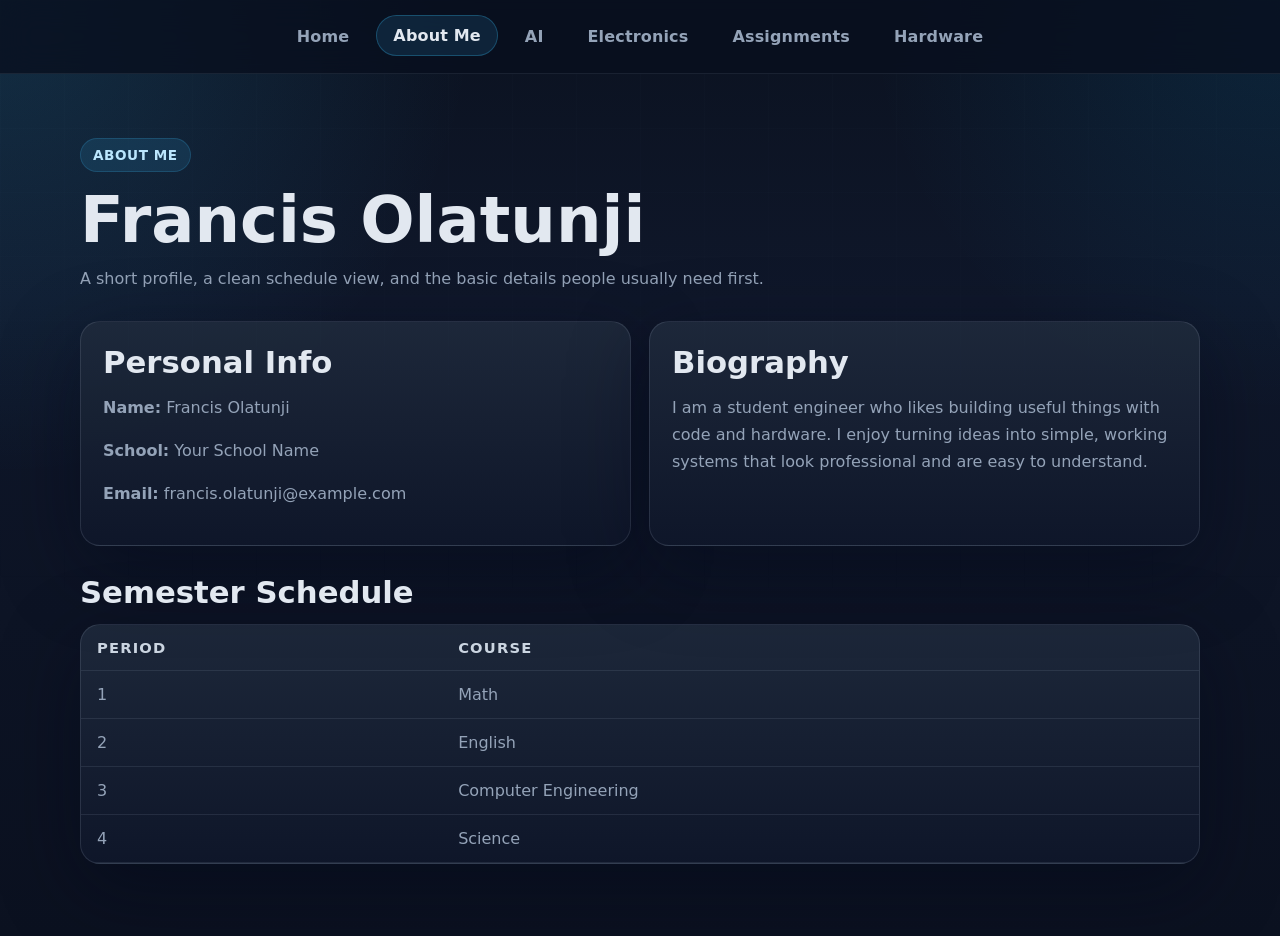
==== about.html @ b0c5e5a4 "new version" ====
<!DOCTYPE html>
<html lang="en">
<head>
		<meta charset="UTF-8">
		<meta name="viewport" content="width=device-width, initial-scale=1.0">
		<title>Francis Olatunji | About Me</title>
		<link rel="stylesheet" href="styles.css">
</head>
<body>
	<nav class="site-nav" aria-label="Primary">
		<a href="home.html">Home</a>
		<a class="active" href="about.html">About Me</a>
		<a href="ai.html">AI</a>
		<a href="electronics.html">Electronics</a>
		<a href="assignments.html">Assignments</a>
		<a href="hardware.html">Hardware</a>
	</nav>

	<main>
		<section class="section">
			<span class="eyebrow">About Me</span>
			<h1>Francis Olatunji</h1>
			<p class="section-lead">A short profile, a clean schedule view, and the basic details people usually need first.</p>
		</section>

		<section class="section">
			<div class="info-grid">
				<article class="info-card">
					<h2>Personal Info</h2>
					<p><strong>Name:</strong> Francis Olatunji</p>
					<p><strong>School:</strong> Your School Name</p>
					<p><strong>Email:</strong> francis.olatunji@example.com</p>
				</article>
				<article class="info-card">
					<h2>Biography</h2>
					<p>I am a student engineer who likes building useful things with code and hardware. I enjoy turning ideas into simple, working systems that look professional and are easy to understand.</p>
				</article>
			</div>
		</section>

		<section class="section">
			<h2>Semester Schedule</h2>
			<div class="table-wrap">
				<table>
					<thead>
						<tr>
							<th>Period</th>
							<th>Course</th>
						</tr>
					</thead>
					<tbody>
						<tr><td>1</td><td>Math</td></tr>
						<tr><td>2</td><td>English</td></tr>
						<tr><td>3</td><td>Computer Engineering</td></tr>
						<tr><td>4</td><td>Science</td></tr>
					</tbody>
				</table>
			</div>
		</section>
	</main>
</body>
</html>
---- styles.css ----
:root {
  color-scheme: dark;
  --bg: #0f172a;
  --bg-alt: #111c34;
  --panel: #1e293b;
  --panel-strong: #24324a;
  --line: rgba(148, 163, 184, 0.18);
  --text: #e2e8f0;
  --muted: #94a3b8;
  --accent: #38bdf8;
  --accent-soft: rgba(56, 189, 248, 0.14);
  --success: #22c55e;
  --warning: #f59e0b;
  --shadow: 0 24px 80px rgba(2, 6, 23, 0.42);
  --radius-xl: 28px;
  --radius-lg: 20px;
  --radius-md: 16px;
}

* {
  box-sizing: border-box;
}

html {
  scroll-behavior: smooth;
}

body {
  margin: 0;
  min-height: 100vh;
  color: var(--text);
  font-family: Inter, ui-sans-serif, system-ui, -apple-system, BlinkMacSystemFont, "Segoe UI", sans-serif;
  background:
    radial-gradient(circle at top left, rgba(56, 189, 248, 0.16), transparent 30%),
    radial-gradient(circle at top right, rgba(14, 165, 233, 0.12), transparent 26%),
    linear-gradient(180deg, #0b1220 0%, var(--bg) 32%, #0b1120 100%);
}

body::before {
  content: "";
  position: fixed;
  inset: 0;
  pointer-events: none;
  background-image: linear-gradient(rgba(148, 163, 184, 0.05) 1px, transparent 1px), linear-gradient(90deg, rgba(148, 163, 184, 0.05) 1px, transparent 1px);
  background-size: 64px 64px;
  mask-image: linear-gradient(180deg, rgba(0, 0, 0, 0.4), transparent 72%);
}

a {
  color: inherit;
}

img {
  max-width: 100%;
  display: block;
}

main {
  width: min(1120px, calc(100% - 32px));
  margin: 0 auto;
  padding: 36px 0 72px;
}

.site-nav {
  position: sticky;
  top: 0;
  z-index: 20;
  display: flex;
  flex-wrap: wrap;
  gap: 10px;
  align-items: center;
  justify-content: center;
  padding: 16px 20px;
  background: rgba(8, 15, 30, 0.78);
  backdrop-filter: blur(16px);
  border-bottom: 1px solid rgba(148, 163, 184, 0.12);
}

.site-nav a {
  text-decoration: none;
  font-weight: 600;
  letter-spacing: 0.01em;
  color: var(--muted);
  padding: 10px 16px;
  border-radius: 999px;
  transition: transform 160ms ease, background-color 160ms ease, color 160ms ease, border-color 160ms ease;
  border: 1px solid transparent;
}

.site-nav a:hover,
.site-nav a:focus-visible,
.site-nav a.active {
  color: var(--text);
  background: rgba(56, 189, 248, 0.12);
  border-color: rgba(56, 189, 248, 0.28);
  transform: translateY(-1px);
  outline: none;
}

.page-hero,
.card,
.status-card,
.dashboard-panel,
.info-card,
.tool-card,
.assignment-card,
.section-card,
.artifact-figure,
.table-wrap,
.control-card,
.log-card {
  background: linear-gradient(180deg, rgba(30, 41, 59, 0.96), rgba(15, 23, 42, 0.96));
  border: 1px solid var(--line);
  box-shadow: var(--shadow);
}

.page-hero {
  display: grid;
  grid-template-columns: minmax(0, 1.35fr) minmax(280px, 0.9fr);
  gap: 28px;
  padding: 32px;
  border-radius: var(--radius-xl);
  position: relative;
  overflow: hidden;
}

.page-hero::after {
  content: "";
  position: absolute;
  inset: auto -5% -55% auto;
  width: 280px;
  height: 280px;
  border-radius: 50%;
  background: radial-gradient(circle, rgba(56, 189, 248, 0.26), transparent 68%);
  filter: blur(8px);
}

.hero-copy,
.hero-visual {
  position: relative;
  z-index: 1;
}

.eyebrow {
  display: inline-flex;
  align-items: center;
  gap: 8px;
  padding: 8px 12px;
  border-radius: 999px;
  background: rgba(56, 189, 248, 0.12);
  color: #bae6fd;
  border: 1px solid rgba(56, 189, 248, 0.18);
  font-size: 0.85rem;
  font-weight: 700;
  letter-spacing: 0.04em;
  text-transform: uppercase;
}

h1,
h2,
h3,
p {
  margin-top: 0;
}

h1 {
  margin: 18px 0 14px;
  font-size: clamp(2.5rem, 5vw, 4.8rem);
  line-height: 0.96;
}

h2 {
  font-size: clamp(1.6rem, 2.4vw, 2.2rem);
  margin-bottom: 14px;
}

.hero-copy p,
.section-lead,
.card p,
.dashboard-panel p,
.info-card p,
.tool-card p,
.assignment-card p,
.section-card p,
.log-card p {
  color: var(--muted);
  line-height: 1.7;
}

.hero-actions {
  display: flex;
  flex-wrap: wrap;
  gap: 12px;
  margin: 24px 0 20px;
}

.button,
.button-secondary {
  display: inline-flex;
  align-items: center;
  justify-content: center;
  gap: 10px;
  min-height: 48px;
  padding: 0 18px;
  border-radius: 999px;
  font-weight: 700;
  text-decoration: none;
  transition: transform 160ms ease, box-shadow 160ms ease, background-color 160ms ease, border-color 160ms ease;
}

.button {
  background: linear-gradient(135deg, #38bdf8, #0ea5e9);
  color: #00111e;
  box-shadow: 0 12px 30px rgba(14, 165, 233, 0.32);
}

.button-secondary {
  background: rgba(255, 255, 255, 0.03);
  border: 1px solid rgba(148, 163, 184, 0.18);
  color: var(--text);
}

.button:hover,
.button-secondary:hover,
.button:focus-visible,
.button-secondary:focus-visible {
  transform: translateY(-1px);
  outline: none;
}

.hero-meta {
  display: grid;
  grid-template-columns: repeat(3, minmax(0, 1fr));
  gap: 12px;
  margin-top: 18px;
}

.meta-chip,
.status-pill,
.tool-chip {
  display: inline-flex;
  align-items: center;
  gap: 8px;
  padding: 10px 12px;
  border-radius: 16px;
  background: rgba(148, 163, 184, 0.08);
  border: 1px solid rgba(148, 163, 184, 0.12);
  color: var(--text);
  font-size: 0.95rem;
}

.hero-visual {
  display: grid;
  gap: 16px;
}

.avatar-card,
.status-card,
.dashboard-panel,
.info-card,
.tool-card,
.assignment-card,
.section-card,
.table-wrap,
.control-card,
.log-card {
  border-radius: var(--radius-lg);
}

.avatar-card {
  padding: 22px;
  display: grid;
  grid-template-columns: 112px 1fr;
  gap: 18px;
  align-items: center;
}

.avatar {
  width: 112px;
  height: 112px;
  border-radius: 28px;
  display: grid;
  place-items: center;
  background: linear-gradient(135deg, rgba(56, 189, 248, 0.34), rgba(14, 165, 233, 0.16));
  border: 1px solid rgba(56, 189, 248, 0.28);
  color: #dff6ff;
  font-size: 2rem;
  font-weight: 800;
  letter-spacing: 0.06em;
}

.avatar-copy strong {
  display: block;
  margin-bottom: 6px;
  font-size: 1.1rem;
}

.status-card {
  padding: 20px;
}

.status-grid {
  display: grid;
  gap: 12px;
  margin-top: 16px;
}

.status-row,
.log-row {
  display: flex;
  align-items: center;
  justify-content: space-between;
  gap: 14px;
  padding: 12px 14px;
  border-radius: 14px;
  background: rgba(148, 163, 184, 0.06);
}

.status-row span:first-child,
.log-row span:first-child {
  color: var(--text);
}

.status-ok {
  color: #86efac;
}

.status-waiting {
  color: #fcd34d;
}

.content-grid,
.tool-grid,
.assignment-grid,
.component-grid,
.info-grid {
  display: grid;
  gap: 18px;
}

.content-grid,
.assignment-grid,
.info-grid {
  grid-template-columns: repeat(2, minmax(0, 1fr));
}

.tool-grid,
.component-grid {
  grid-template-columns: repeat(3, minmax(0, 1fr));
}

.card,
.info-card,
.tool-card,
.assignment-card,
.section-card,
.control-card,
.log-card {
  padding: 22px;
}

.info-card h3,
.tool-card h3,
.assignment-card h3,
.section-card h3,
.control-card h3,
.log-card h3 {
  margin-bottom: 10px;
  font-size: 1.15rem;
}

.table-wrap {
  overflow: auto;
}

table {
  width: 100%;
  border-collapse: collapse;
  min-width: 520px;
}

th,
td {
  padding: 14px 16px;
  text-align: left;
  border-bottom: 1px solid rgba(148, 163, 184, 0.14);
}

th {
  color: #cbd5e1;
  font-size: 0.92rem;
  text-transform: uppercase;
  letter-spacing: 0.08em;
}

td {
  color: var(--muted);
}

.section {
  margin-top: 28px;
}

.section > h2,
.section-lead {
  max-width: 68ch;
}

.section-card,
.artifact-figure {
  min-height: 100%;
}

.section-card ul,
.section-card ol {
  margin: 0;
  padding-left: 18px;
  color: var(--muted);
  line-height: 1.8;
}

.pill-list {
  display: flex;
  flex-wrap: wrap;
  gap: 10px;
}

.artifact-figure {
  min-height: 180px;
  border-radius: 18px;
  display: grid;
  place-items: center;
  text-align: center;
  padding: 18px;
  background:
    radial-gradient(circle at 50% 35%, rgba(56, 189, 248, 0.22), transparent 40%),
    linear-gradient(180deg, rgba(15, 23, 42, 0.2), rgba(15, 23, 42, 0.55));
  border: 1px dashed rgba(56, 189, 248, 0.28);
  color: #cbd5e1;
  font-weight: 700;
}

.artifact-figure small {
  display: block;
  margin-top: 8px;
  color: var(--muted);
  font-weight: 500;
}

.diagram {
  display: grid;
  gap: 14px;
  padding-top: 6px;
}

.diagram-step {
  display: grid;
  grid-template-columns: 1fr auto;
  gap: 10px;
  align-items: center;
  padding: 14px 16px;
  border-radius: 16px;
  background: rgba(148, 163, 184, 0.08);
  border: 1px solid rgba(148, 163, 184, 0.12);
}

.diagram-arrow {
  text-align: center;
  color: var(--accent);
  font-size: 1.3rem;
  line-height: 1;
}

.dashboard {
  display: grid;
  grid-template-columns: minmax(0, 1fr) minmax(280px, 0.55fr);
  gap: 18px;
}

.dashboard-panel,
.control-card,
.log-card {
  padding: 22px;
}

.control-grid {
  display: grid;
  grid-template-columns: repeat(2, minmax(0, 1fr));
  gap: 12px;
  margin-top: 16px;
}

.control-button {
  border: 0;
  border-radius: 16px;
  min-height: 54px;
  background: linear-gradient(135deg, rgba(56, 189, 248, 0.18), rgba(14, 165, 233, 0.08));
  color: var(--text);
  font: inherit;
  font-weight: 700;
  cursor: pointer;
  border: 1px solid rgba(56, 189, 248, 0.18);
  transition: transform 160ms ease, border-color 160ms ease, background-color 160ms ease;
}

.control-button:hover,
.control-button:focus-visible {
  transform: translateY(-1px);
  border-color: rgba(56, 189, 248, 0.32);
  outline: none;
}

.event-log {
  display: grid;
  gap: 10px;
  margin-top: 14px;
}

.event-log .log-row {
  background: rgba(255, 255, 255, 0.03);
}

.page-footer {
  width: min(1120px, calc(100% - 32px));
  margin: 0 auto 36px;
  padding-top: 16px;
  border-top: 1px solid rgba(148, 163, 184, 0.12);
  color: var(--muted);
}

.fake-hardware {
  display: grid;
  gap: 16px;
}

.fake-dashboard-card {
  padding: 22px;
  border-radius: var(--radius-lg);
  background: linear-gradient(180deg, rgba(30, 41, 59, 0.96), rgba(15, 23, 42, 0.96));
  border: 1px solid var(--line);
}

.fake-dashboard-title {
  display: flex;
  align-items: center;
  justify-content: space-between;
  gap: 12px;
  margin-bottom: 16px;
}

.pulse {
  width: 10px;
  height: 10px;
  border-radius: 50%;
  background: var(--success);
  box-shadow: 0 0 0 0 rgba(34, 197, 94, 0.55);
  animation: pulse 2s infinite;
}

@keyframes pulse {
  0% {
    box-shadow: 0 0 0 0 rgba(34, 197, 94, 0.55);
  }

  70% {
    box-shadow: 0 0 0 14px rgba(34, 197, 94, 0);
  }

  100% {
    box-shadow: 0 0 0 0 rgba(34, 197, 94, 0);
  }
}

@media (max-width: 920px) {
  .page-hero,
  .dashboard,
  .content-grid,
  .assignment-grid,
  .info-grid,
  .tool-grid,
  .component-grid {
    grid-template-columns: 1fr;
  }

  .hero-meta,
  .control-grid {
    grid-template-columns: 1fr;
  }
}

@media (max-width: 640px) {
  main {
    width: min(100% - 20px, 1120px);
    padding-top: 22px;
  }

  .site-nav {
    justify-content: flex-start;
    overflow-x: auto;
    padding-inline: 14px;
    border: #000;
    stroke-width: 1rem;
  }

  .page-hero,
  .card,
  .status-card,
  .dashboard-panel,
  .info-card,
  .tool-card,
  .assignment-card,
  .section-card,
  .table-wrap,
  .control-card,
  .log-card,
  .avatar-card,
  .fake-dashboard-card {
    padding: 18px;
  }

  .avatar-card {
    grid-template-columns: 1fr;
    justify-items: start;
  }

  h1 {
    line-height: 1.02;
  }

  table {
    min-width: 440px;
  }
}
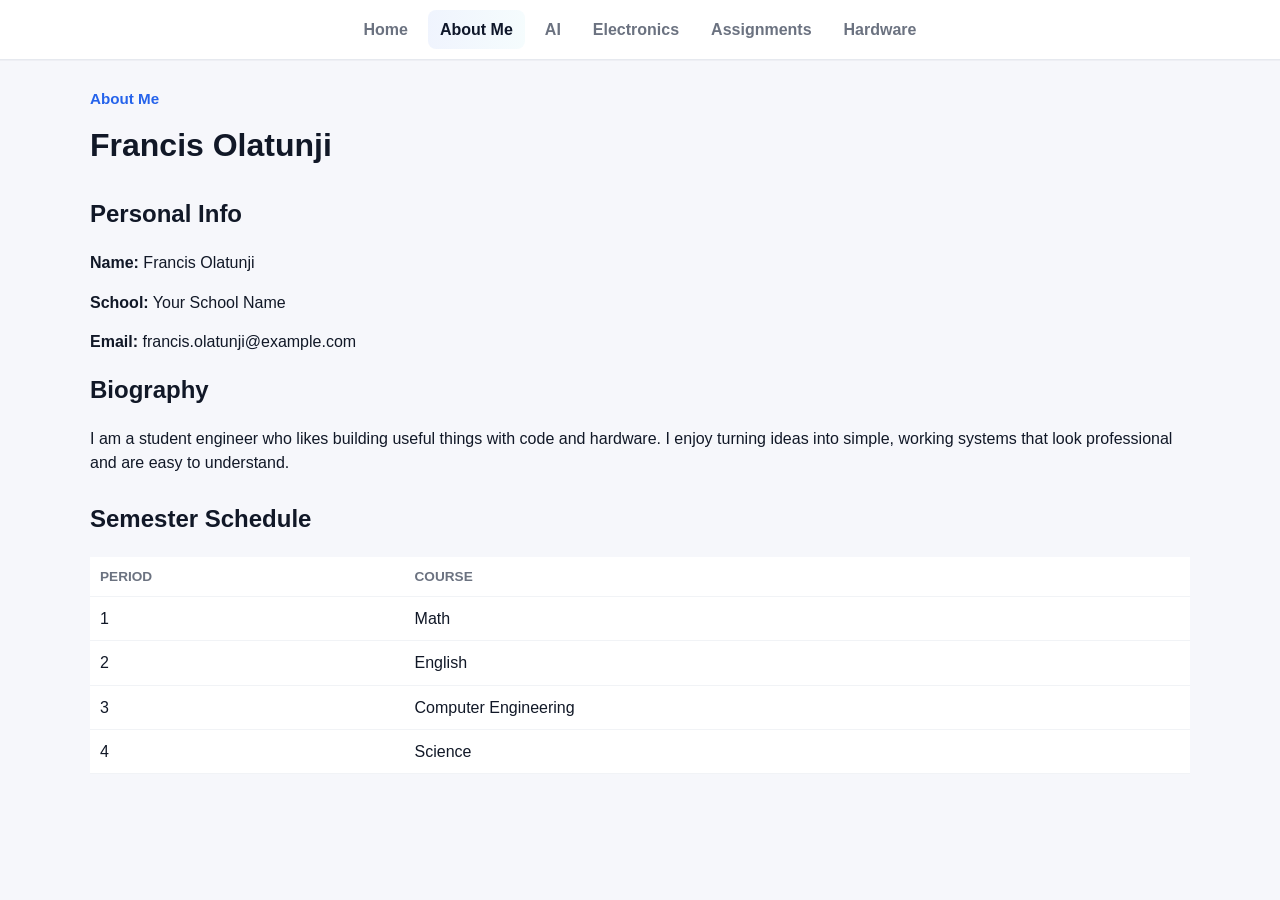
==== commit 595c00dc: "Simplify homepage hero and about copy" ====
--- a/about.html
+++ b/about.html
@@ -20,7 +20,6 @@
 		<section class="section">
 			<span class="eyebrow">About Me</span>
 			<h1>Francis Olatunji</h1>
-			<p class="section-lead">A short profile, a clean schedule view, and the basic details people usually need first.</p>
 		</section>
 
 		<section class="section">
--- a/styles.css
+++ b/styles.css
@@ -1,401 +1,94 @@
+/* Minimal/basic stylesheet */
+
+* { box-sizing: border-box; }
+
+html, body { margin: 0; padding: 0; font-family: Arial, Helvetica, sans-serif; }
+
+body { background: #f6f7fb; color: #111827; line-height: 1.45; }
+
 :root {
-  color-scheme: dark;
-  --bg: #0f172a;
-  --bg-alt: #111c34;
-  --panel: #1e293b;
-  --panel-strong: #24324a;
-  --line: rgba(148, 163, 184, 0.18);
-  --text: #e2e8f0;
-  --muted: #94a3b8;
-  --accent: #38bdf8;
-  --accent-soft: rgba(56, 189, 248, 0.14);
-  --success: #22c55e;
-  --warning: #f59e0b;
-  --shadow: 0 24px 80px rgba(2, 6, 23, 0.42);
-  --radius-xl: 28px;
-  --radius-lg: 20px;
-  --radius-md: 16px;
-}
-
-* {
-  box-sizing: border-box;
-}
-
-html {
-  scroll-behavior: smooth;
-}
-
-body {
-  margin: 0;
-  min-height: 100vh;
-  color: var(--text);
-  font-family: Inter, ui-sans-serif, system-ui, -apple-system, BlinkMacSystemFont, "Segoe UI", sans-serif;
-  background:
-    radial-gradient(circle at top left, rgba(56, 189, 248, 0.16), transparent 30%),
-    radial-gradient(circle at top right, rgba(14, 165, 233, 0.12), transparent 26%),
-    linear-gradient(180deg, #0b1220 0%, var(--bg) 32%, #0b1120 100%);
-}
-
-body::before {
-  content: "";
-  position: fixed;
-  inset: 0;
-  pointer-events: none;
-  background-image: linear-gradient(rgba(148, 163, 184, 0.05) 1px, transparent 1px), linear-gradient(90deg, rgba(148, 163, 184, 0.05) 1px, transparent 1px);
-  background-size: 64px 64px;
-  mask-image: linear-gradient(180deg, rgba(0, 0, 0, 0.4), transparent 72%);
-}
-
-a {
-  color: inherit;
-}
-
-img {
-  max-width: 100%;
-  display: block;
-}
-
-main {
-  width: min(1120px, calc(100% - 32px));
-  margin: 0 auto;
-  padding: 36px 0 72px;
-}
-
-.site-nav {
-  position: sticky;
-  top: 0;
-  z-index: 20;
-  display: flex;
-  flex-wrap: wrap;
-  gap: 10px;
-  align-items: center;
-  justify-content: center;
-  padding: 16px 20px;
-  background: rgba(8, 15, 30, 0.78);
-  backdrop-filter: blur(16px);
-  border-bottom: 1px solid rgba(148, 163, 184, 0.12);
-}
-
-.site-nav a {
-  text-decoration: none;
-  font-weight: 600;
-  letter-spacing: 0.01em;
-  color: var(--muted);
-  padding: 10px 16px;
-  border-radius: 999px;
-  transition: transform 160ms ease, background-color 160ms ease, color 160ms ease, border-color 160ms ease;
-  border: 1px solid transparent;
-}
-
-.site-nav a:hover,
-.site-nav a:focus-visible,
-.site-nav a.active {
-  color: var(--text);
-  background: rgba(56, 189, 248, 0.12);
-  border-color: rgba(56, 189, 248, 0.28);
-  transform: translateY(-1px);
-  outline: none;
-}
-
-.page-hero,
-.card,
-.status-card,
-.dashboard-panel,
-.info-card,
-.tool-card,
-.assignment-card,
-.section-card,
-.artifact-figure,
-.table-wrap,
-.control-card,
-.log-card {
-  background: linear-gradient(180deg, rgba(30, 41, 59, 0.96), rgba(15, 23, 42, 0.96));
-  border: 1px solid var(--line);
-  box-shadow: var(--shadow);
-}
-
-.page-hero {
-  display: grid;
-  grid-template-columns: minmax(0, 1.35fr) minmax(280px, 0.9fr);
-  gap: 28px;
-  padding: 32px;
-  border-radius: var(--radius-xl);
-  position: relative;
-  overflow: hidden;
-}
-
-.page-hero::after {
-  content: "";
-  position: absolute;
-  inset: auto -5% -55% auto;
-  width: 280px;
-  height: 280px;
-  border-radius: 50%;
-  background: radial-gradient(circle, rgba(56, 189, 248, 0.26), transparent 68%);
-  filter: blur(8px);
-}
-
-.hero-copy,
-.hero-visual {
-  position: relative;
-  z-index: 1;
-}
-
-.eyebrow {
-  display: inline-flex;
-  align-items: center;
-  gap: 8px;
-  padding: 8px 12px;
-  border-radius: 999px;
-  background: rgba(56, 189, 248, 0.12);
-  color: #bae6fd;
-  border: 1px solid rgba(56, 189, 248, 0.18);
-  font-size: 0.85rem;
-  font-weight: 700;
-  letter-spacing: 0.04em;
-  text-transform: uppercase;
-}
-
-h1,
-h2,
-h3,
-p {
-  margin-top: 0;
-}
-
-h1 {
-  margin: 18px 0 14px;
-  font-size: clamp(2.5rem, 5vw, 4.8rem);
-  line-height: 0.96;
-}
-
-h2 {
-  font-size: clamp(1.6rem, 2.4vw, 2.2rem);
-  margin-bottom: 14px;
-}
-
-.hero-copy p,
-.section-lead,
-.card p,
-.dashboard-panel p,
-.info-card p,
-.tool-card p,
-.assignment-card p,
-.section-card p,
-.log-card p {
-  color: var(--muted);
-  line-height: 1.7;
-}
-
-.hero-actions {
-  display: flex;
-  flex-wrap: wrap;
-  gap: 12px;
-  margin: 24px 0 20px;
-}
-
-.button,
-.button-secondary {
-  display: inline-flex;
-  align-items: center;
-  justify-content: center;
-  gap: 10px;
-  min-height: 48px;
-  padding: 0 18px;
-  border-radius: 999px;
-  font-weight: 700;
-  text-decoration: none;
-  transition: transform 160ms ease, box-shadow 160ms ease, background-color 160ms ease, border-color 160ms ease;
-}
-
-.button {
-  background: linear-gradient(135deg, #38bdf8, #0ea5e9);
-  color: #00111e;
-  box-shadow: 0 12px 30px rgba(14, 165, 233, 0.32);
-}
-
-.button-secondary {
-  background: rgba(255, 255, 255, 0.03);
-  border: 1px solid rgba(148, 163, 184, 0.18);
-  color: var(--text);
-}
-
-.button:hover,
-.button-secondary:hover,
-.button:focus-visible,
-.button-secondary:focus-visible {
-  transform: translateY(-1px);
-  outline: none;
-}
-
-.hero-meta {
-  display: grid;
-  grid-template-columns: repeat(3, minmax(0, 1fr));
-  gap: 12px;
-  margin-top: 18px;
-}
-
-.meta-chip,
-.status-pill,
-.tool-chip {
-  display: inline-flex;
-  align-items: center;
-  gap: 8px;
-  padding: 10px 12px;
-  border-radius: 16px;
-  background: rgba(148, 163, 184, 0.08);
-  border: 1px solid rgba(148, 163, 184, 0.12);
-  color: var(--text);
-  font-size: 0.95rem;
-}
-
-.hero-visual {
-  display: grid;
-  gap: 16px;
-}
-
-.avatar-card,
-.status-card,
-.dashboard-panel,
-.info-card,
-.tool-card,
-.assignment-card,
-.section-card,
-.table-wrap,
-.control-card,
-.log-card {
-  border-radius: var(--radius-lg);
-}
-
-.avatar-card {
-  padding: 22px;
-  display: grid;
-  grid-template-columns: 112px 1fr;
-  gap: 18px;
-  align-items: center;
-}
-
-.avatar {
-  width: 112px;
-  height: 112px;
-  border-radius: 28px;
-  display: grid;
-  place-items: center;
-  background: linear-gradient(135deg, rgba(56, 189, 248, 0.34), rgba(14, 165, 233, 0.16));
-  border: 1px solid rgba(56, 189, 248, 0.28);
-  color: #dff6ff;
-  font-size: 2rem;
-  font-weight: 800;
-  letter-spacing: 0.06em;
-}
-
-.avatar-copy strong {
-  display: block;
-  margin-bottom: 6px;
-  font-size: 1.1rem;
-}
-
-.status-card {
-  padding: 20px;
-}
-
-.status-grid {
+  --bg: #f6f7fb;
+  --panel: #ffffff;
+  --muted: #6b7280;
+  --accent: #2563eb;
+  --accent-2: #06b6d4;
+  --radius: 10px;
+  --gap: 16px;
+}
+
+html { scroll-behavior: smooth; }
+
+main { width: 92%; max-width: 1100px; margin: 28px auto; padding-bottom: 28px; }
+
+header, nav, main, footer, section { display: block; }
+
+/* Navigation */
+.site-nav { display: flex; gap: 8px; align-items: center; justify-content: center; padding: 10px; background: var(--panel); border-bottom: 1px solid #e6e9ef; box-shadow: 0 1px 0 rgba(16,24,40,0.03); }
+.site-nav a { color: var(--muted); text-decoration: none; padding: 8px 12px; border-radius: 8px; font-weight: 600; }
+.site-nav a.active { color: #0f172a; background: linear-gradient(90deg, rgba(37,99,235,0.07), rgba(6,182,212,0.04)); }
+.site-nav a:hover { color: var(--accent); }
+
+/* Hero */
+.page-hero { display: grid; gap: var(--gap); grid-template-columns: 1fr; background: var(--panel); padding: 20px; border-radius: var(--radius); box-shadow: 0 6px 18px rgba(15,23,42,0.06); }
+@media (min-width:900px) { .page-hero { grid-template-columns: 1fr 360px; align-items: start; } }
+
+.eyebrow { display:block; color: var(--accent); font-weight:700; font-size:0.95rem; margin-bottom:8px; }
+h1 { font-size: 2rem; margin: 12px 0 6px; }
+.section-lead { color: var(--muted); margin: 0 0 12px; }
+
+.hero-actions { display:flex; gap:12px; flex-wrap:wrap; margin-top:10px; }
+.button { background: var(--accent); color: #fff; padding:10px 14px; border-radius:8px; border:none; display:inline-block; text-decoration:none; font-weight:700; }
+.button-secondary { background: transparent; border: 1px solid #e6e9ef; padding:10px 14px; border-radius:8px; color: var(--muted); text-decoration:none; }
+
+/* Hero visual / avatar */
+.avatar-card img { width: 128px; height: 128px; object-fit: cover; border-radius: 12px; display:block; }
+.avatar-card { display:flex; align-items:center; gap:12px; }
+
+/* Status card */
+.status-card { background: var(--panel); padding: 14px; border-radius: 10px; box-shadow: 0 4px 10px rgba(15,23,42,0.04); }
+.status-row { display:flex; justify-content:space-between; padding:8px 0; border-bottom:1px solid #f1f3f6; }
+.status-row:last-child { border-bottom: none; }
+.status-ok { color: #16a34a; font-weight:700; }
+.status-waiting { color: #d97706; font-weight:700; }
+
+/* Cards & grid */
+.content-grid { display:grid; gap: var(--gap); grid-template-columns: 1fr; margin-top: var(--gap); }
+@media (min-width:800px) { .content-grid { grid-template-columns: repeat(2, 1fr); } }
+.card { background: var(--panel); padding:16px; border-radius: 10px; box-shadow: 0 6px 12px rgba(15,23,42,0.03); }
+.card h3 { margin-top:0; margin-bottom:8px; }
+
+.schedule-list {
   display: grid;
   gap: 12px;
   margin-top: 16px;
 }
 
-.status-row,
-.log-row {
-  display: flex;
-  align-items: center;
-  justify-content: space-between;
-  gap: 14px;
-  padding: 12px 14px;
-  border-radius: 14px;
-  background: rgba(148, 163, 184, 0.06);
-}
-
-.status-row span:first-child,
-.log-row span:first-child {
-  color: var(--text);
-}
-
-.status-ok {
-  color: #86efac;
-}
-
-.status-waiting {
-  color: #fcd34d;
-}
-
-.content-grid,
-.tool-grid,
-.assignment-grid,
-.component-grid,
-.info-grid {
-  display: grid;
-  gap: 18px;
-}
-
-.content-grid,
-.assignment-grid,
-.info-grid {
-  grid-template-columns: repeat(2, minmax(0, 1fr));
-}
-
-.tool-grid,
-.component-grid {
-  grid-template-columns: repeat(3, minmax(0, 1fr));
-}
-
-.card,
-.info-card,
-.tool-card,
-.assignment-card,
-.section-card,
-.control-card,
-.log-card {
-  padding: 22px;
-}
-
-.info-card h3,
-.tool-card h3,
-.assignment-card h3,
-.section-card h3,
-.control-card h3,
-.log-card h3 {
-  margin-bottom: 10px;
-  font-size: 1.15rem;
-}
-
-.table-wrap {
-  overflow: auto;
-}
-
-table {
-  width: 100%;
-  border-collapse: collapse;
-  min-width: 520px;
-}
-
-th,
-td {
-  padding: 14px 16px;
-  text-align: left;
-  border-bottom: 1px solid rgba(148, 163, 184, 0.14);
-}
-
-th {
-  color: #cbd5e1;
-  font-size: 0.92rem;
-  text-transform: uppercase;
-  letter-spacing: 0.08em;
-}
-
-td {
-  color: var(--muted);
-}
+.schedule-slot {
+  background: var(--panel);
+  border-radius: 10px;
+  box-shadow: 0 6px 12px rgba(15,23,42,0.03);
+  display: grid;
+  gap: 3px;
+  padding: 16px;
+}
+
+.schedule-slot strong {
+  color: var(--accent);
+}
+
+/* meta chips */
+.meta-chip { display:inline-block; padding:6px 10px; background:#f1f5f9; color:var(--muted); border-radius:999px; font-weight:600; }
+
+/* tables */
+table { width:100%; border-collapse: collapse; background: #fff; }
+th, td { padding:10px; border-bottom:1px solid #f1f3f6; text-align:left; }
+th { color: var(--muted); font-size:0.85rem; text-transform:uppercase; }
+
+/* utilities */
+.center { text-align:center; }
+.muted { color: var(--muted); }
+
+
 
 .section {
   margin-top: 28px;
@@ -494,7 +187,7 @@
   border: 0;
   border-radius: 16px;
   min-height: 54px;
-  background: linear-gradient(135deg, rgba(56, 189, 248, 0.18), rgba(14, 165, 233, 0.08));
+  background: #e0f2fe;
   color: var(--text);
   font: inherit;
   font-weight: 700;
@@ -598,8 +291,6 @@
     justify-content: flex-start;
     overflow-x: auto;
     padding-inline: 14px;
-    border: #000;
-    stroke-width: 1rem;
   }
 
   .page-hero,
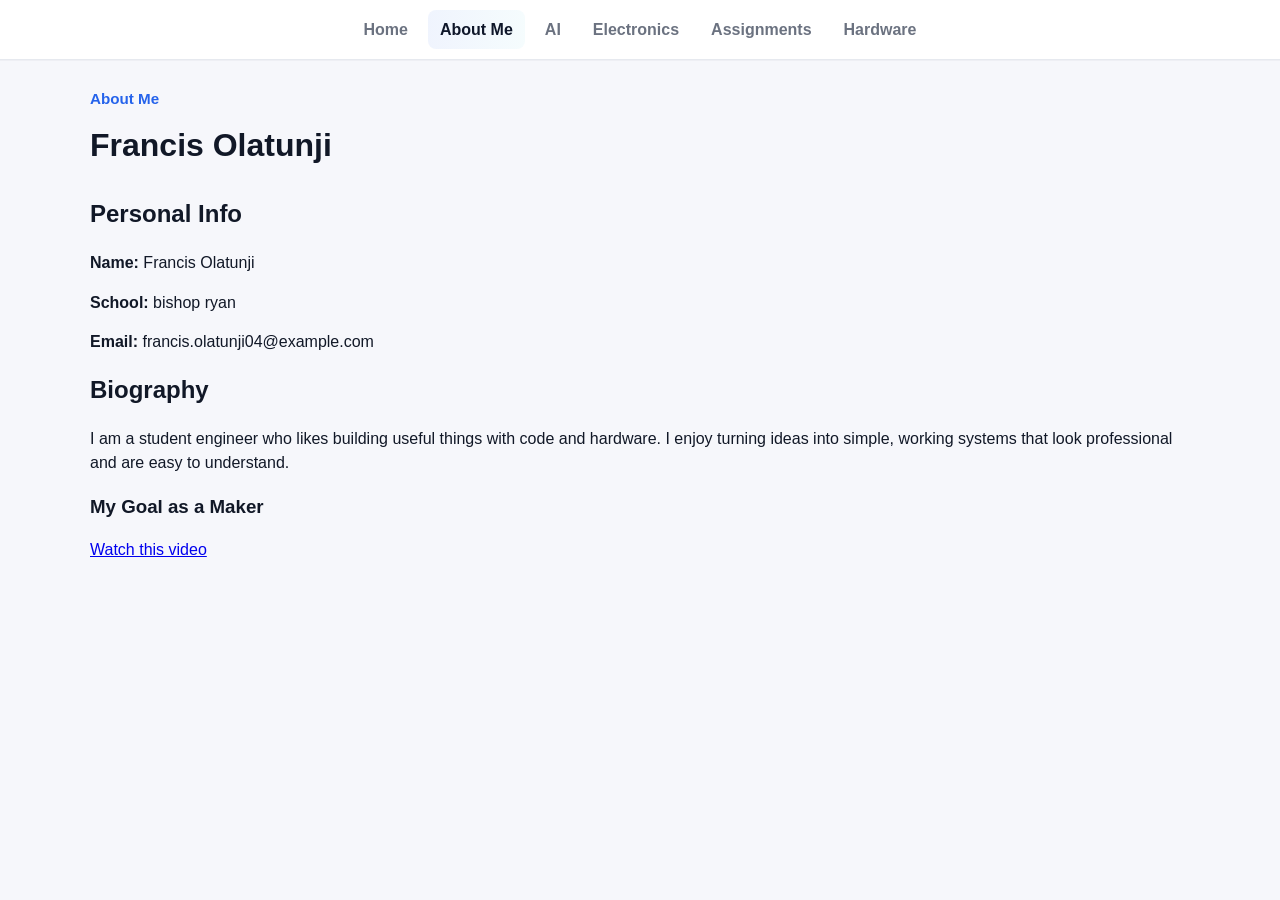
==== commit 72a9268a: "Streamline portfolio content and update personal details" ====
--- a/about.html
+++ b/about.html
@@ -27,33 +27,15 @@
 				<article class="info-card">
 					<h2>Personal Info</h2>
 					<p><strong>Name:</strong> Francis Olatunji</p>
-					<p><strong>School:</strong> Your School Name</p>
-					<p><strong>Email:</strong> francis.olatunji@example.com</p>
+					<p><strong>School:</strong> bishop ryan</p>
+					<p><strong>Email:</strong> francis.olatunji04@example.com</p>
 				</article>
 				<article class="info-card">
 					<h2>Biography</h2>
 					<p>I am a student engineer who likes building useful things with code and hardware. I enjoy turning ideas into simple, working systems that look professional and are easy to understand.</p>
+					<h3>My Goal as a Maker</h3>
+					<p><a href="https://www.youtube.com/watch?v=QF2l-0Vb2VM" target="_blank" rel="noreferrer">Watch this video</a></p>
 				</article>
-			</div>
-		</section>
-
-		<section class="section">
-			<h2>Semester Schedule</h2>
-			<div class="table-wrap">
-				<table>
-					<thead>
-						<tr>
-							<th>Period</th>
-							<th>Course</th>
-						</tr>
-					</thead>
-					<tbody>
-						<tr><td>1</td><td>Math</td></tr>
-						<tr><td>2</td><td>English</td></tr>
-						<tr><td>3</td><td>Computer Engineering</td></tr>
-						<tr><td>4</td><td>Science</td></tr>
-					</tbody>
-				</table>
 			</div>
 		</section>
 	</main>
--- a/styles.css
+++ b/styles.css
@@ -57,25 +57,6 @@
 .card { background: var(--panel); padding:16px; border-radius: 10px; box-shadow: 0 6px 12px rgba(15,23,42,0.03); }
 .card h3 { margin-top:0; margin-bottom:8px; }
 
-.schedule-list {
-  display: grid;
-  gap: 12px;
-  margin-top: 16px;
-}
-
-.schedule-slot {
-  background: var(--panel);
-  border-radius: 10px;
-  box-shadow: 0 6px 12px rgba(15,23,42,0.03);
-  display: grid;
-  gap: 3px;
-  padding: 16px;
-}
-
-.schedule-slot strong {
-  color: var(--accent);
-}
-
 /* meta chips */
 .meta-chip { display:inline-block; padding:6px 10px; background:#f1f5f9; color:var(--muted); border-radius:999px; font-weight:600; }
 
@@ -99,8 +80,7 @@
   max-width: 68ch;
 }
 
-.section-card,
-.artifact-figure {
+.section-card {
   min-height: 100%;
 }
 
@@ -116,28 +96,6 @@
   display: flex;
   flex-wrap: wrap;
   gap: 10px;
-}
-
-.artifact-figure {
-  min-height: 180px;
-  border-radius: 18px;
-  display: grid;
-  place-items: center;
-  text-align: center;
-  padding: 18px;
-  background:
-    radial-gradient(circle at 50% 35%, rgba(56, 189, 248, 0.22), transparent 40%),
-    linear-gradient(180deg, rgba(15, 23, 42, 0.2), rgba(15, 23, 42, 0.55));
-  border: 1px dashed rgba(56, 189, 248, 0.28);
-  color: #cbd5e1;
-  font-weight: 700;
-}
-
-.artifact-figure small {
-  display: block;
-  margin-top: 8px;
-  color: var(--muted);
-  font-weight: 500;
 }
 
 .diagram {
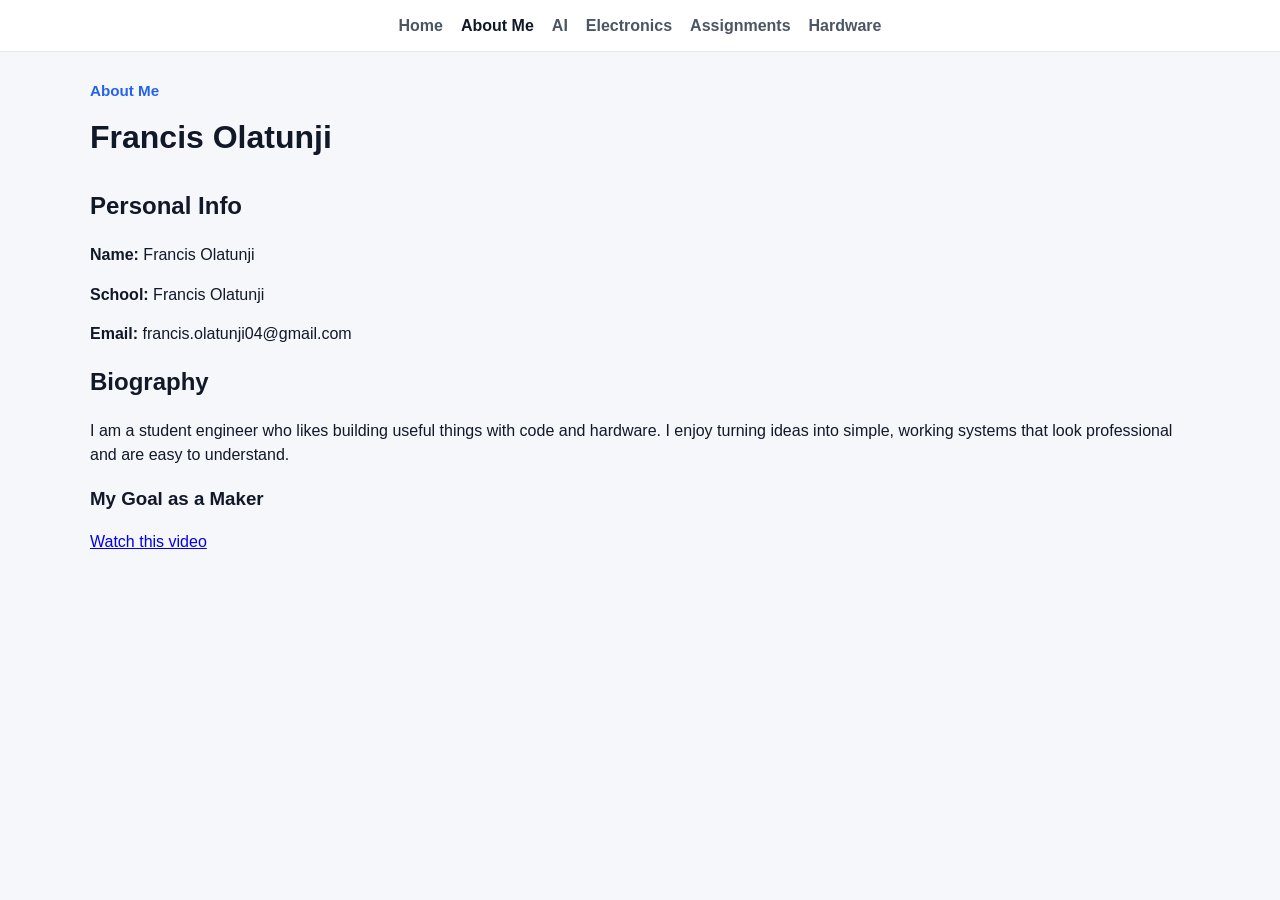
==== commit 62134c68: "Fix about page details and navigation styling" ====
--- a/about.html
+++ b/about.html
@@ -27,8 +27,8 @@
 				<article class="info-card">
 					<h2>Personal Info</h2>
 					<p><strong>Name:</strong> Francis Olatunji</p>
-					<p><strong>School:</strong> bishop ryan</p>
-					<p><strong>Email:</strong> francis.olatunji04@example.com</p>
+					<p><strong>School:</strong> Francis Olatunji</p>
+					<p><strong>Email:</strong> francis.olatunji04@gmail.com</p>
 				</article>
 				<article class="info-card">
 					<h2>Biography</h2>
--- a/styles.css
+++ b/styles.css
@@ -23,10 +23,25 @@
 header, nav, main, footer, section { display: block; }
 
 /* Navigation */
-.site-nav { display: flex; gap: 8px; align-items: center; justify-content: center; padding: 10px; background: var(--panel); border-bottom: 1px solid #e6e9ef; box-shadow: 0 1px 0 rgba(16,24,40,0.03); }
-.site-nav a { color: var(--muted); text-decoration: none; padding: 8px 12px; border-radius: 8px; font-weight: 600; }
-.site-nav a.active { color: #0f172a; background: linear-gradient(90deg, rgba(37,99,235,0.07), rgba(6,182,212,0.04)); }
-.site-nav a:hover { color: var(--accent); }
+.site-nav {
+  display: flex;
+  justify-content: center;
+  gap: 18px;
+  padding: 14px;
+  background: #ffffff;
+  border-bottom: 1px solid #e5e7eb;
+}
+
+.site-nav a {
+  color: #4b5563;
+  font-weight: 700;
+  text-decoration: none;
+}
+
+.site-nav a.active,
+.site-nav a:hover {
+  color: #111827;
+}
 
 /* Hero */
 .page-hero { display: grid; gap: var(--gap); grid-template-columns: 1fr; background: var(--panel); padding: 20px; border-radius: var(--radius); box-shadow: 0 6px 18px rgba(15,23,42,0.06); }
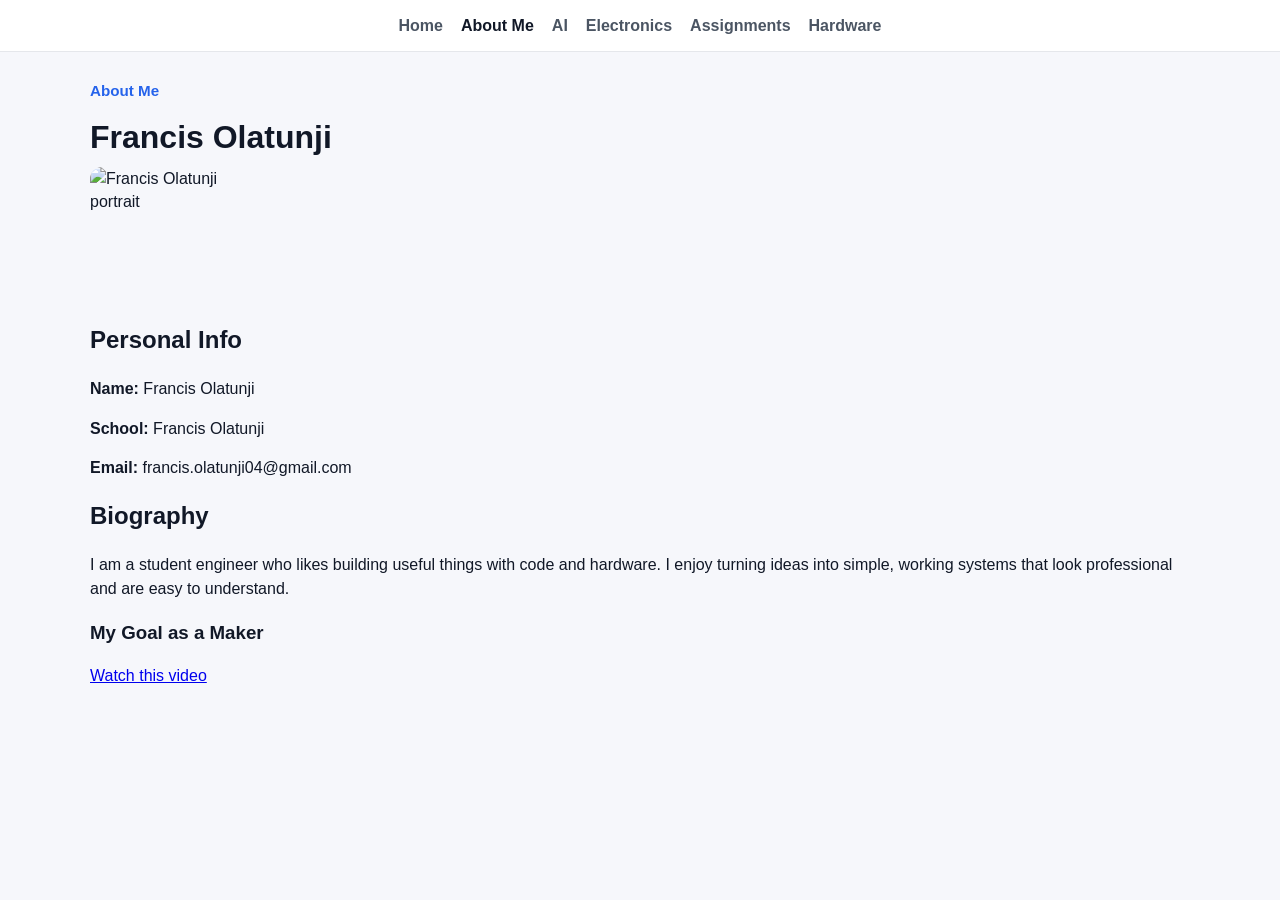
==== commit 1fe27340: "Add ESP32 controls and update portfolio content" ====
--- a/about.html
+++ b/about.html
@@ -20,6 +20,9 @@
 		<section class="section">
 			<span class="eyebrow">About Me</span>
 			<h1>Francis Olatunji</h1>
+			<div class="avatar-card">
+				<img src="IMG_2036.jpeg" alt="Francis Olatunji portrait">
+			</div>
 		</section>
 
 		<section class="section">
--- a/styles.css
+++ b/styles.css
@@ -44,27 +44,31 @@
 }
 
 /* Hero */
-.page-hero { display: grid; gap: var(--gap); grid-template-columns: 1fr; background: var(--panel); padding: 20px; border-radius: var(--radius); box-shadow: 0 6px 18px rgba(15,23,42,0.06); }
-@media (min-width:900px) { .page-hero { grid-template-columns: 1fr 360px; align-items: start; } }
+.page-hero {
+  background: var(--panel);
+  padding: 20px;
+  border-radius: var(--radius);
+}
 
 .eyebrow { display:block; color: var(--accent); font-weight:700; font-size:0.95rem; margin-bottom:8px; }
 h1 { font-size: 2rem; margin: 12px 0 6px; }
 .section-lead { color: var(--muted); margin: 0 0 12px; }
 
-.hero-actions { display:flex; gap:12px; flex-wrap:wrap; margin-top:10px; }
-.button { background: var(--accent); color: #fff; padding:10px 14px; border-radius:8px; border:none; display:inline-block; text-decoration:none; font-weight:700; }
-.button-secondary { background: transparent; border: 1px solid #e6e9ef; padding:10px 14px; border-radius:8px; color: var(--muted); text-decoration:none; }
-
 /* Hero visual / avatar */
 .avatar-card img { width: 128px; height: 128px; object-fit: cover; border-radius: 12px; display:block; }
 .avatar-card { display:flex; align-items:center; gap:12px; }
 
 /* Status card */
-.status-card { background: var(--panel); padding: 14px; border-radius: 10px; box-shadow: 0 4px 10px rgba(15,23,42,0.04); }
+.home-layout { display: grid; gap: 16px; margin-top: 16px; }
+@media (min-width:800px) { .home-layout { grid-template-columns: repeat(2, 1fr); } }
+.status-card { background: var(--panel); padding: 16px; border-radius: 10px; border: 1px solid #e5e7eb; }
 .status-row { display:flex; justify-content:space-between; padding:8px 0; border-bottom:1px solid #f1f3f6; }
 .status-row:last-child { border-bottom: none; }
 .status-ok { color: #16a34a; font-weight:700; }
 .status-waiting { color: #d97706; font-weight:700; }
+.control-actions { display: flex; flex-wrap: wrap; gap: 10px; margin: 12px 0; }
+.control-actions button { background: var(--accent); border: 0; border-radius: 8px; color: #ffffff; cursor: pointer; font: inherit; font-weight: 700; padding: 10px 12px; }
+.control-actions button:hover { background: #1d4ed8; }
 
 /* Cards & grid */
 .content-grid { display:grid; gap: var(--gap); grid-template-columns: 1fr; margin-top: var(--gap); }
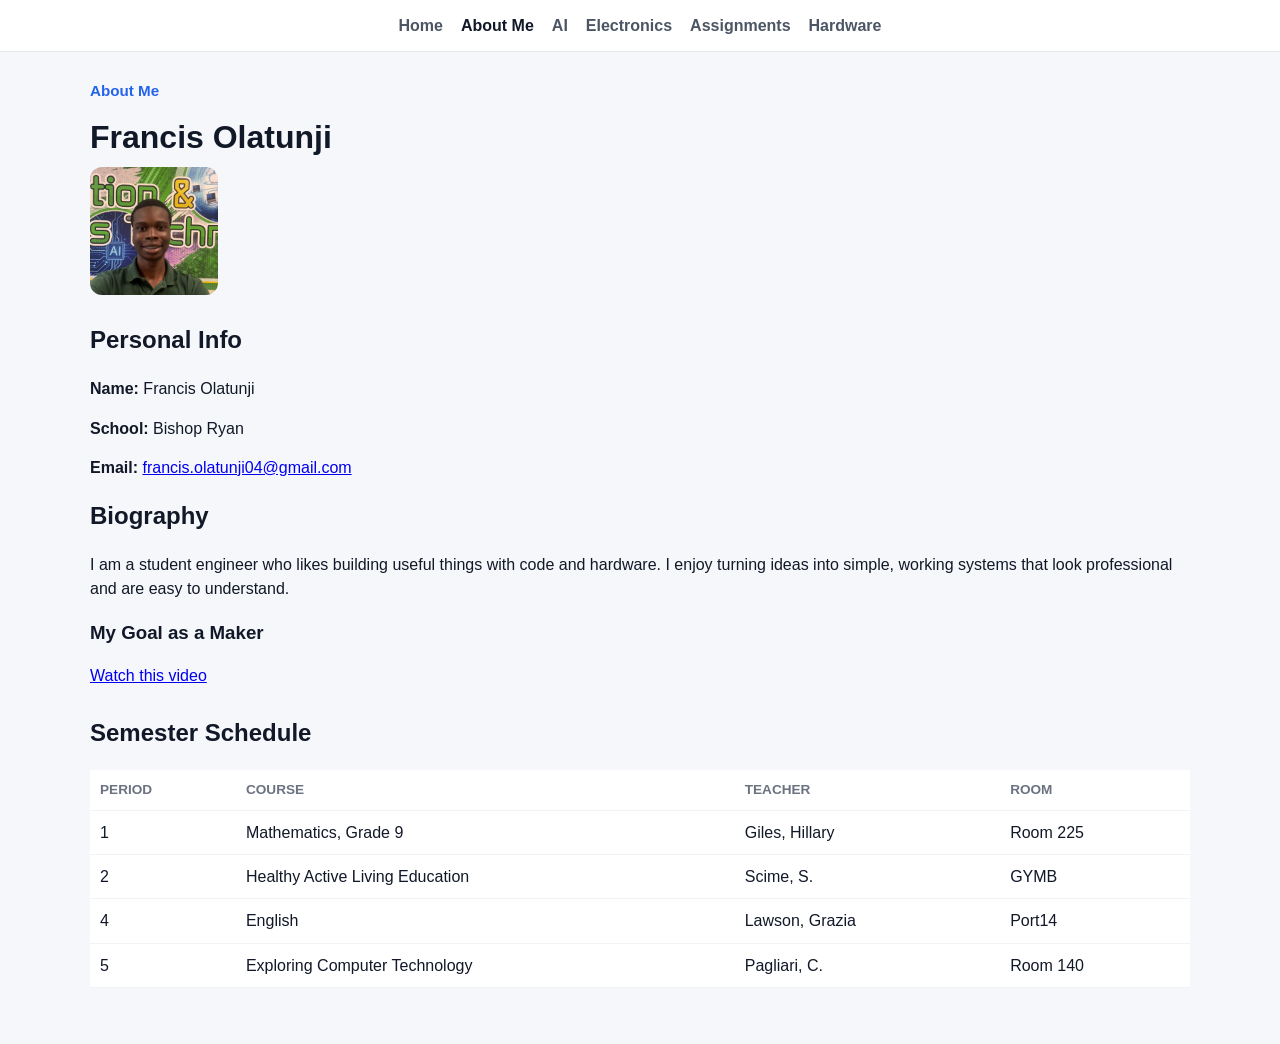
==== commit b2c63c6f: "Update about page with portrait, contact link, and schedule" ====
--- a/about.html
+++ b/about.html
@@ -21,7 +21,7 @@
 			<span class="eyebrow">About Me</span>
 			<h1>Francis Olatunji</h1>
 			<div class="avatar-card">
-				<img src="IMG_2036.jpeg" alt="Francis Olatunji portrait">
+				<img src="images/francis-portrait.jpeg" alt="Francis Olatunji portrait">
 			</div>
 		</section>
 
@@ -30,8 +30,8 @@
 				<article class="info-card">
 					<h2>Personal Info</h2>
 					<p><strong>Name:</strong> Francis Olatunji</p>
-					<p><strong>School:</strong> Francis Olatunji</p>
-					<p><strong>Email:</strong> francis.olatunji04@gmail.com</p>
+					<p><strong>School:</strong> Bishop Ryan</p>
+					<p><strong>Email:</strong> <a href="mailto:francis.olatunji04@gmail.com">francis.olatunji04@gmail.com</a></p>
 				</article>
 				<article class="info-card">
 					<h2>Biography</h2>
@@ -41,6 +41,46 @@
 				</article>
 			</div>
 		</section>
+
+		<section class="section">
+			<h2>Semester Schedule</h2>
+			<table>
+				<thead>
+					<tr>
+						<th>Period</th>
+						<th>Course</th>
+						<th>Teacher</th>
+						<th>Room</th>
+					</tr>
+				</thead>
+				<tbody>
+					<tr>
+						<td>1</td>
+						<td>Mathematics, Grade 9</td>
+						<td>Giles, Hillary</td>
+						<td>Room 225</td>
+					</tr>
+					<tr>
+						<td>2</td>
+						<td>Healthy Active Living Education</td>
+						<td>Scime, S.</td>
+						<td>GYMB</td>
+					</tr>
+					<tr>
+						<td>4</td>
+						<td>English</td>
+						<td>Lawson, Grazia</td>
+						<td>Port14</td>
+					</tr>
+					<tr>
+						<td>5</td>
+						<td>Exploring Computer Technology</td>
+						<td>Pagliari, C.</td>
+						<td>Room 140</td>
+					</tr>
+				</tbody>
+			</table>
+		</section>
 	</main>
 </body>
 </html>
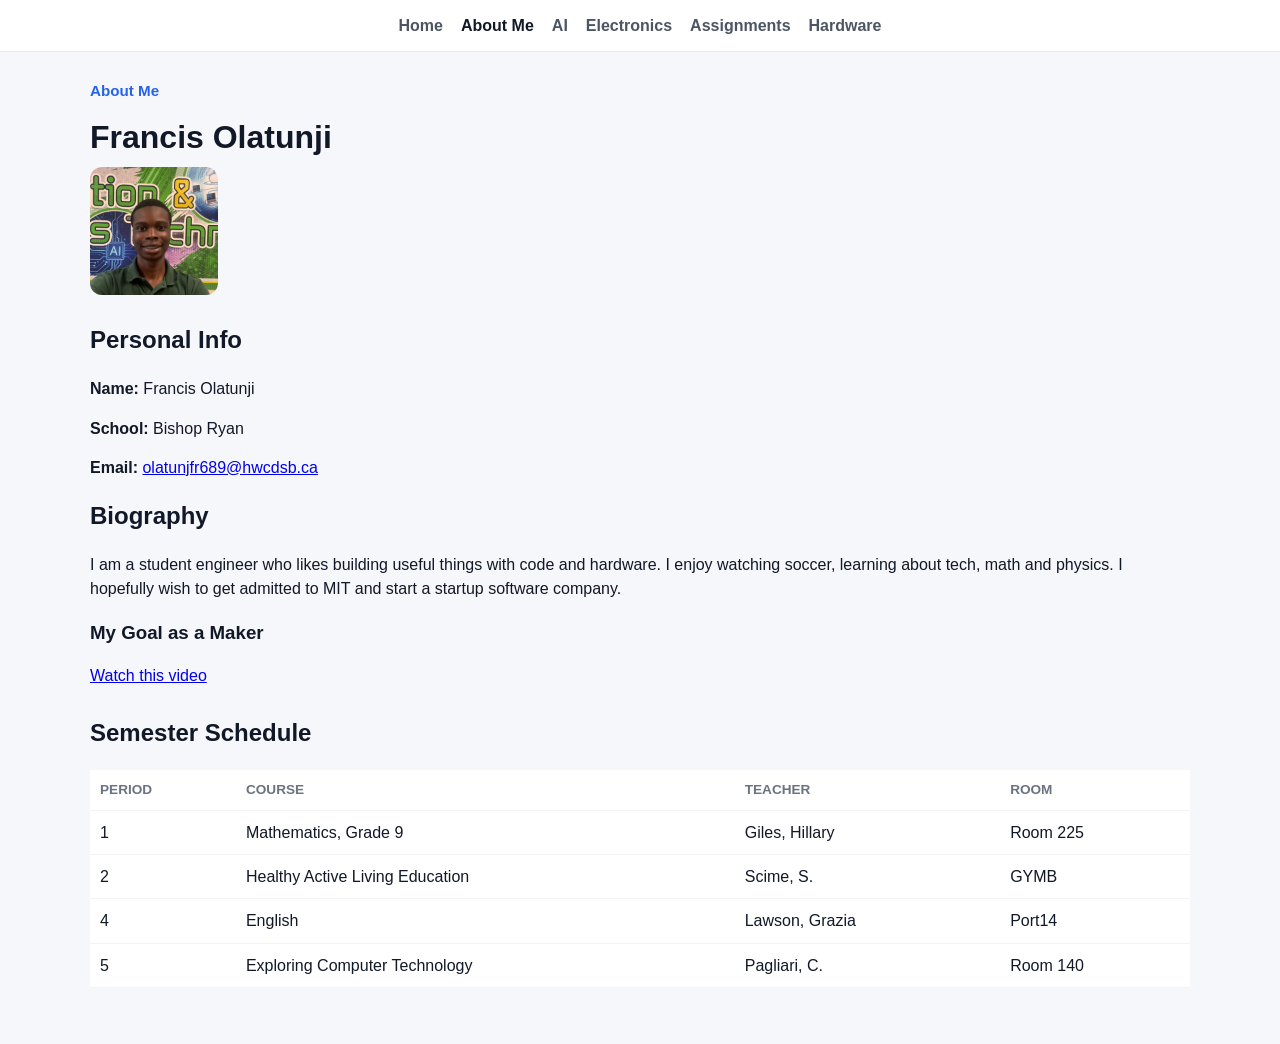
==== commit 43f57cf1: "Update about page and add Caregiver AI project" ====
--- a/about.html
+++ b/about.html
@@ -31,11 +31,11 @@
 					<h2>Personal Info</h2>
 					<p><strong>Name:</strong> Francis Olatunji</p>
 					<p><strong>School:</strong> Bishop Ryan</p>
-					<p><strong>Email:</strong> <a href="mailto:francis.olatunji04@gmail.com">francis.olatunji04@gmail.com</a></p>
+					<p><strong>Email:</strong> <a href="mailto:olatunjfr689@hwcdsb.ca">olatunjfr689@hwcdsb.ca</a></p>
 				</article>
 				<article class="info-card">
 					<h2>Biography</h2>
-					<p>I am a student engineer who likes building useful things with code and hardware. I enjoy turning ideas into simple, working systems that look professional and are easy to understand.</p>
+					<p>I am a student engineer who likes building useful things with code and hardware. I enjoy watching soccer, learning about tech, math and physics. I hopefully wish to get admitted to MIT and start a startup software company.</p>
 					<h3>My Goal as a Maker</h3>
 					<p><a href="https://www.youtube.com/watch?v=QF2l-0Vb2VM" target="_blank" rel="noreferrer">Watch this video</a></p>
 				</article>
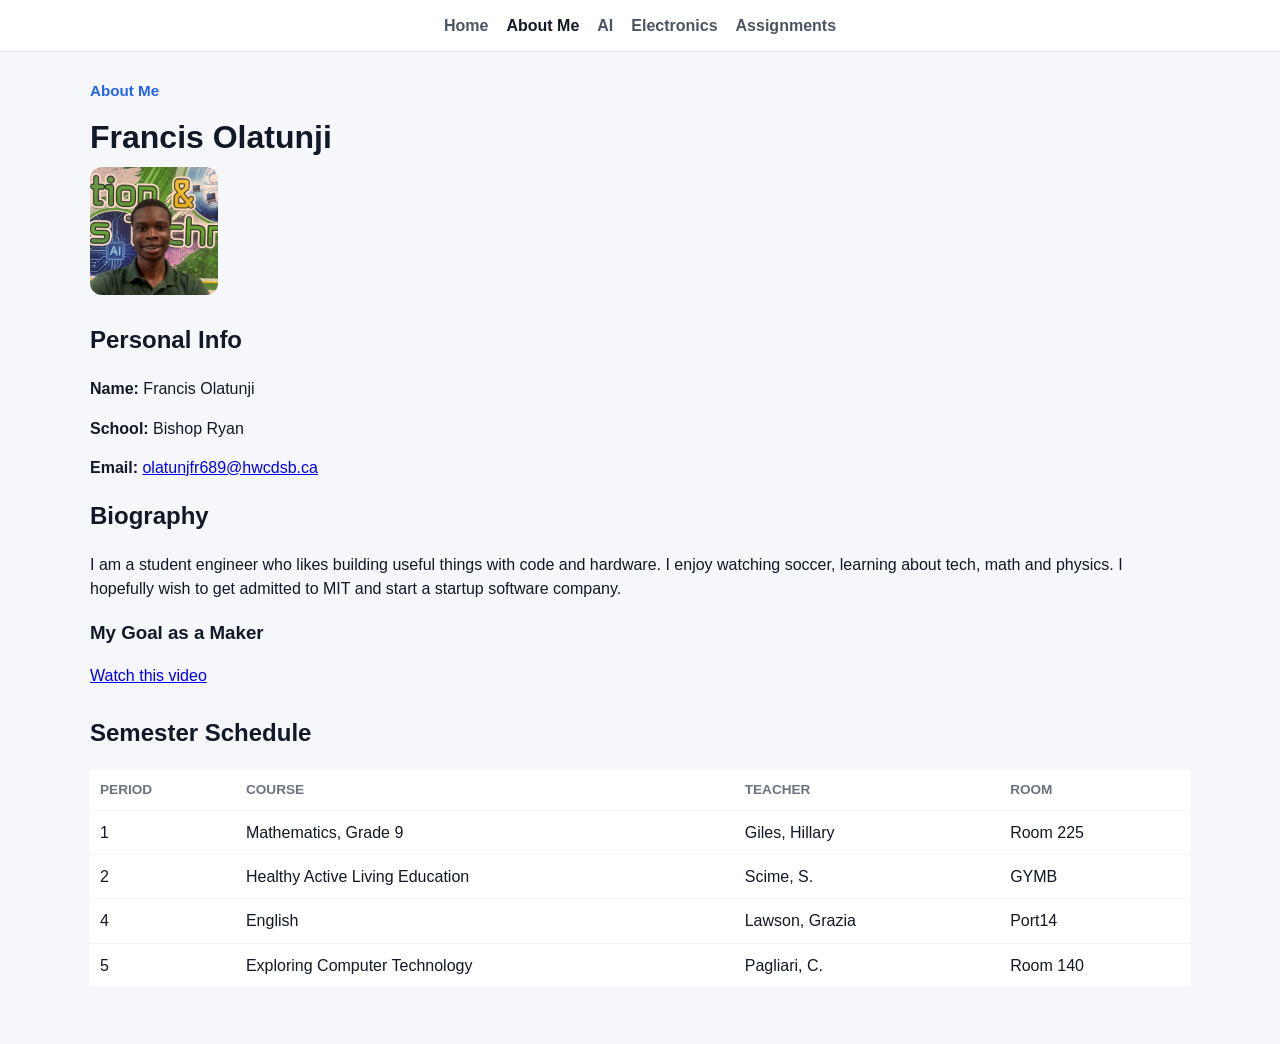
==== commit 5aff2d0e: "Refresh portfolio pages and remove hardware section" ====
--- a/about.html
+++ b/about.html
@@ -13,7 +13,6 @@
 		<a href="ai.html">AI</a>
 		<a href="electronics.html">Electronics</a>
 		<a href="assignments.html">Assignments</a>
-		<a href="hardware.html">Hardware</a>
 	</nav>
 
 	<main>
--- a/styles.css
+++ b/styles.css
@@ -75,6 +75,7 @@
 @media (min-width:800px) { .content-grid { grid-template-columns: repeat(2, 1fr); } }
 .card { background: var(--panel); padding:16px; border-radius: 10px; box-shadow: 0 6px 12px rgba(15,23,42,0.03); }
 .card h3 { margin-top:0; margin-bottom:8px; }
+.artifact-image { width: 100%; max-height: 640px; object-fit: contain; border-radius: 10px; margin-bottom: 12px; display: block; background: #ffffff; }
 
 /* meta chips */
 .meta-chip { display:inline-block; padding:6px 10px; background:#f1f5f9; color:var(--muted); border-radius:999px; font-weight:600; }
